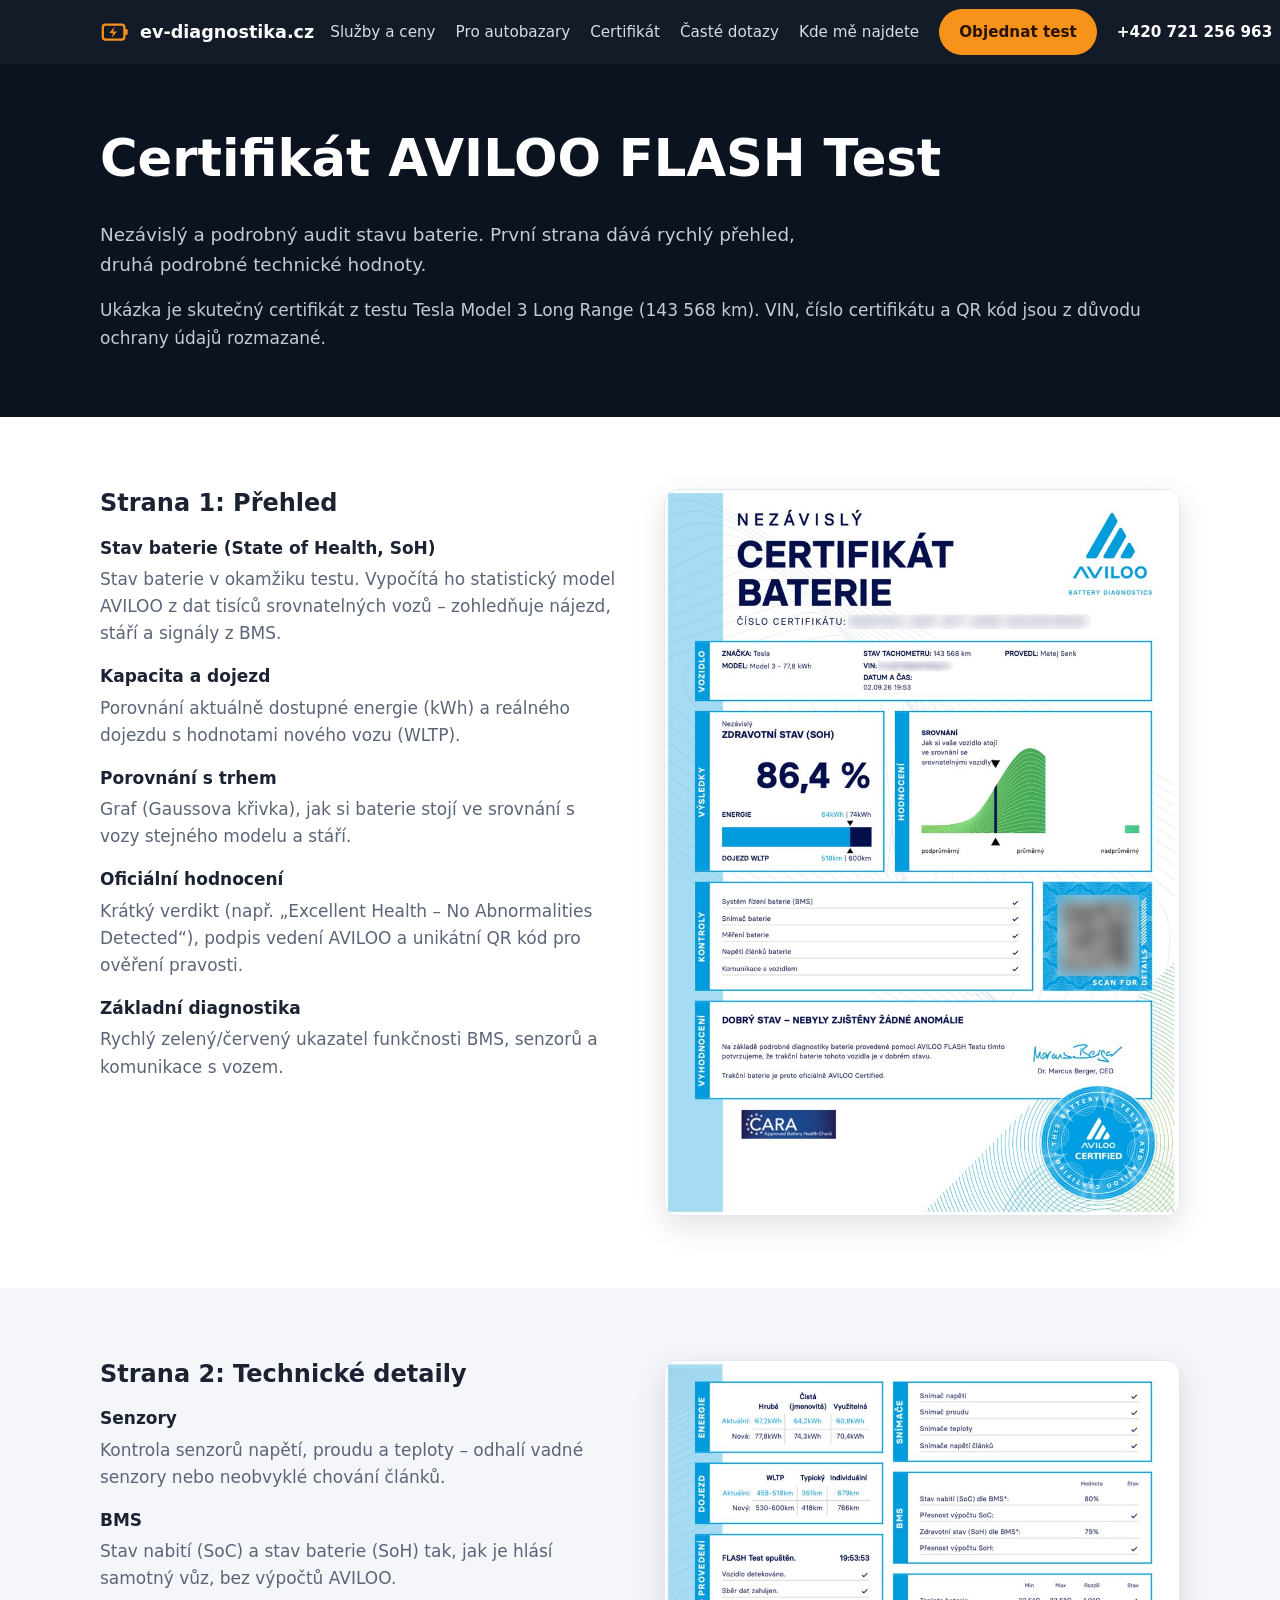
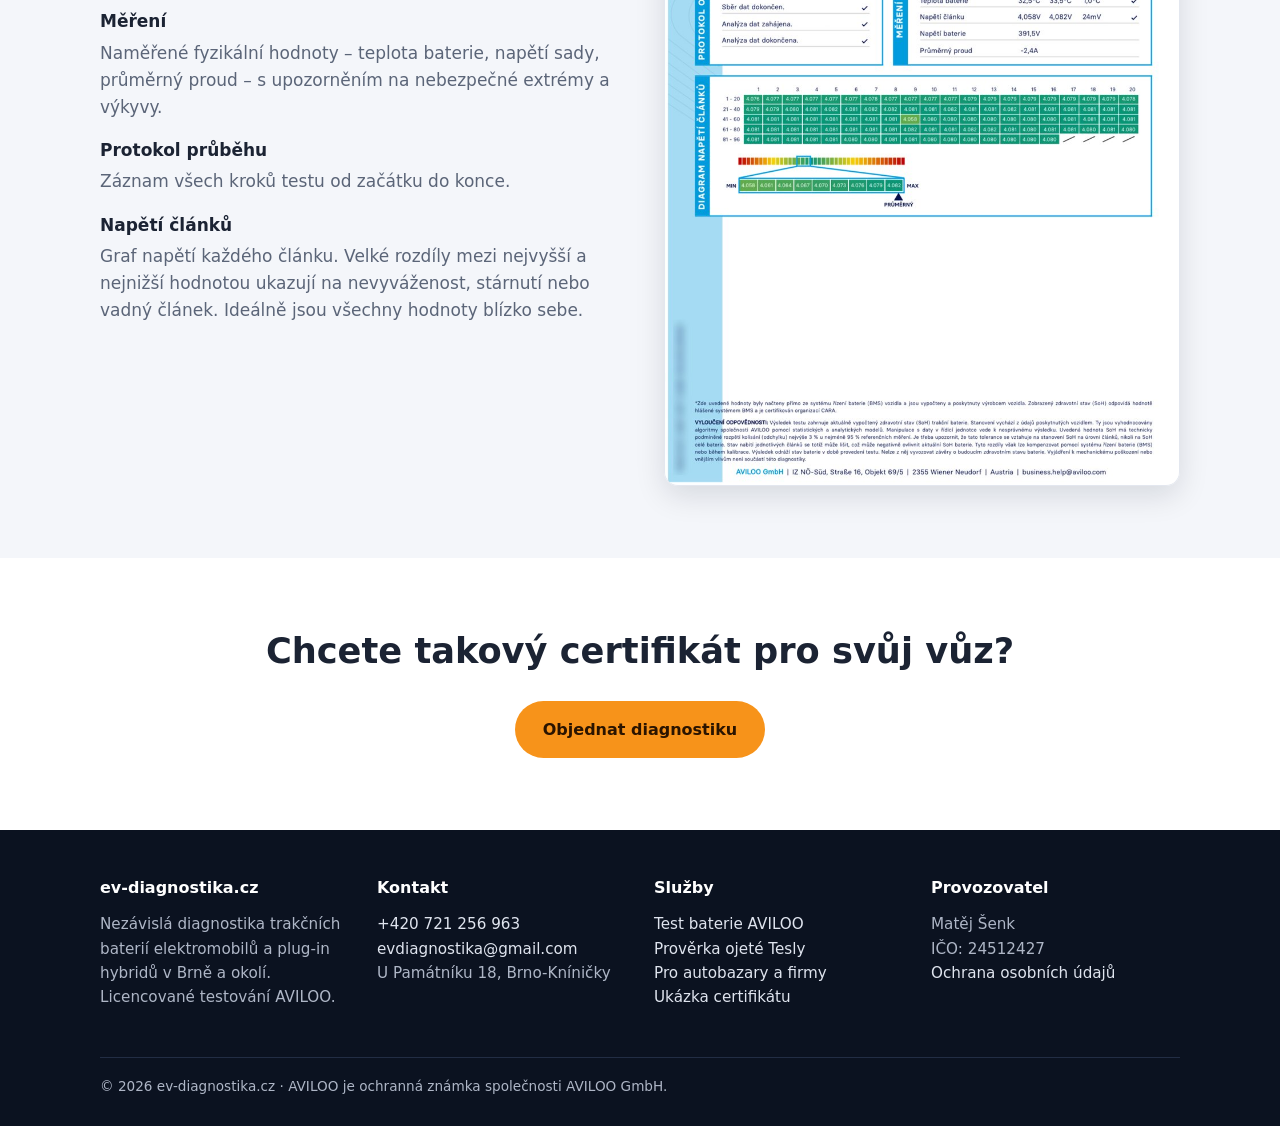
==== certifikat/index.html @ e0ecf40c "Menu: odkaz „Kde mě najdete“ na kartu s mapou, menu na PC bez zalamování Co-Authored-By: Claude Opus" ====
<!DOCTYPE html>
<html lang="cs">
<head>
<meta charset="utf-8">
<meta name="viewport" content="width=device-width, initial-scale=1">
<title>Ukázka certifikátu AVILOO FLASH Test | ev-diagnostika.cz</title>
<meta name="description" content="Co obsahuje certifikát AVILOO FLASH Test: stav baterie (SoH), kapacita a reálný dojezd, porovnání s trhem, kontrola senzorů, BMS a napětí článků.">
<link rel="canonical" href="https://ev-diagnostika.cz/certifikat/">
<link rel="icon" href="../favicon.svg" type="image/svg+xml">
<link rel="stylesheet" href="../css/style.css?v=8d5b5cfb">
</head>
<body>
<header class="site-header">
  <div class="wrap">
    <a href="../" class="logo" aria-label="ev-diagnostika.cz – úvod">
      <svg viewBox="0 0 32 32" aria-hidden="true"><rect x="3" y="8" width="23" height="16" rx="3" fill="none" stroke="#f7931a" stroke-width="2.4"/><rect x="26" y="13" width="3.5" height="6" rx="1" fill="#f7931a"/><path d="M15.5 10.5 10 17h4l-1.5 5 5.5-6.5h-4z" fill="#f7931a"/></svg>
      ev-diagnostika.cz
    </a>
    <button class="nav-toggle" aria-label="Menu" aria-expanded="false">☰</button>
    <nav class="nav" aria-label="Hlavní navigace">
      <a href="../#sluzby">Služby a ceny</a>
      <a href="../#prodejci">Pro autobazary</a>
      <a href="../certifikat/">Certifikát</a>
      <a href="../#faq">Časté dotazy</a>
      <a href="../#mapa">Kde mě najdete</a>
      <a href="../#objednavka" class="btn btn-primary btn-sm">Objednat test</a>
      <a href="tel:+420721256963" class="phone">+420 721 256 963</a>
    </nav>
  </div>
</header>

<main>
<section class="page-hero">
  <div class="wrap">
    <h1>Certifikát AVILOO FLASH Test</h1>
    <p class="lead" style="color:#c3cad8">Nezávislý a podrobný audit stavu baterie. První strana dává rychlý přehled, druhá podrobné technické hodnoty.</p>
    <p style="color:#c3cad8;margin-top:10px">Ukázka je skutečný certifikát z testu Tesla Model 3 Long Range (143 568 km). VIN, číslo certifikátu a QR kód jsou z důvodu ochrany údajů rozmazané.</p>
  </div>
</section>

<section>
  <div class="wrap grid grid-2" style="gap:48px;align-items:start">
    <div class="prose">
      <h2 style="margin-top:0">Strana 1: Přehled</h2>
      <dl class="dl">
        <dt>Stav baterie (State of Health, SoH)</dt>
        <dd>Stav baterie v okamžiku testu. Vypočítá ho statistický model AVILOO z dat tisíců srovnatelných vozů – zohledňuje nájezd, stáří a signály z BMS.</dd>
        <dt>Kapacita a dojezd</dt>
        <dd>Porovnání aktuálně dostupné energie (kWh) a reálného dojezdu s hodnotami nového vozu (WLTP).</dd>
        <dt>Porovnání s trhem</dt>
        <dd>Graf (Gaussova křivka), jak si baterie stojí ve srovnání s vozy stejného modelu a stáří.</dd>
        <dt>Oficiální hodnocení</dt>
        <dd>Krátký verdikt (např. „Excellent Health – No Abnormalities Detected“), podpis vedení AVILOO a unikátní QR kód pro ověření pravosti.</dd>
        <dt>Základní diagnostika</dt>
        <dd>Rychlý zelený/červený ukazatel funkčnosti BMS, senzorů a komunikace s vozem.</dd>
      </dl>
    </div>
    <img class="cert-img" src="../img/certifikat-1.jpg" alt="Ukázka první strany certifikátu AVILOO – stav baterie, dojezd a porovnání s trhem" width="900" height="1269" loading="lazy">
  </div>
</section>

<section class="section-light">
  <div class="wrap grid grid-2" style="gap:48px;align-items:start">
    <div class="prose">
      <h2 style="margin-top:0">Strana 2: Technické detaily</h2>
      <dl class="dl">
        <dt>Senzory</dt>
        <dd>Kontrola senzorů napětí, proudu a teploty – odhalí vadné senzory nebo neobvyklé chování článků.</dd>
        <dt>BMS</dt>
        <dd>Stav nabití (SoC) a stav baterie (SoH) tak, jak je hlásí samotný vůz, bez výpočtů AVILOO.</dd>
        <dt>Měření</dt>
        <dd>Naměřené fyzikální hodnoty – teplota baterie, napětí sady, průměrný proud – s upozorněním na nebezpečné extrémy a výkyvy.</dd>
        <dt>Protokol průběhu</dt>
        <dd>Záznam všech kroků testu od začátku do konce.</dd>
        <dt>Napětí článků</dt>
        <dd>Graf napětí každého článku. Velké rozdíly mezi nejvyšší a nejnižší hodnotou ukazují na nevyváženost, stárnutí nebo vadný článek. Ideálně jsou všechny hodnoty blízko sebe.</dd>
      </dl>
    </div>
    <img class="cert-img" src="../img/certifikat-2.jpg" alt="Ukázka druhé strany certifikátu AVILOO – senzory, BMS, měření a napětí článků" width="900" height="1269" loading="lazy">
  </div>
</section>

<section class="center">
  <div class="wrap">
    <h2>Chcete takový certifikát pro svůj vůz?</h2>
    <div class="btns" style="justify-content:center">
      <a href="../#objednavka" class="btn btn-primary">Objednat diagnostiku</a>
    </div>
  </div>
</section>
</main>
<footer class="site-footer">
  <div class="wrap">
    <div class="footer-grid">
      <div>
        <h3>ev-diagnostika.cz</h3>
        <p>Nezávislá diagnostika trakčních baterií elektromobilů a plug-in hybridů v Brně a okolí. Licencované testování AVILOO.</p>
      </div>
      <div>
        <h3>Kontakt</h3>
        <p><a href="tel:+420721256963">+420 721 256 963</a><br><a href="mailto:evdiagnostika@gmail.com">evdiagnostika@gmail.com</a><br>U Památníku 18, Brno-Kníničky</p>
      </div>
      <div>
        <h3>Služby</h3>
        <p><a href="../#sluzby">Test baterie AVILOO</a><br><a href="../#sluzby">Prověrka ojeté Tesly</a><br><a href="../#prodejci">Pro autobazary a firmy</a><br><a href="../certifikat/">Ukázka certifikátu</a></p>
      </div>
      <div>
        <h3>Provozovatel</h3>
        <p>Matěj Šenk<br>IČO: 24512427<br><a href="../ochrana-osobnich-udaju/">Ochrana osobních údajů</a></p>
      </div>
    </div>
    <div class="footer-bottom">© <span id="year">2026</span> ev-diagnostika.cz · AVILOO je ochranná známka společnosti AVILOO GmbH.</div>
  </div>
</footer>
<a href="tel:+420721256963" class="call-fab" aria-label="Zavolat">📞 Zavolat</a>
<script src="../js/main.js?v=6ba57c7b" defer></script>

</body>
</html>
---- css/style.css ----
:root{
  --bg:#0b1220;
  --bg2:#111a2e;
  --card:#ffffff;
  --text:#1b2333;
  --muted:#5b6578;
  --light:#f4f6fa;
  --accent:#f7931a;
  --accent-dark:#b45309;
  --line:#e3e7ef;
  --radius:14px;
  --max:1120px;
}
*{box-sizing:border-box}
html{scroll-behavior:smooth}
body{margin:0;font-family:system-ui,-apple-system,"Segoe UI",Roboto,"Helvetica Neue",Arial,sans-serif;color:var(--text);line-height:1.6;background:#fff;font-size:17px}
img{max-width:100%;height:auto;display:block}
a{color:var(--accent-dark)}
.wrap{max-width:var(--max);margin:0 auto;padding:0 20px}
h1,h2,h3{line-height:1.2;margin:0 0 .6em}
h1{font-size:clamp(2rem,4.5vw,3.2rem)}
h2{font-size:clamp(1.6rem,3vw,2.2rem)}
h3{font-size:1.2rem}
section{padding:72px 0}
.section-light{background:var(--light)}
.lead{font-size:1.15rem;color:var(--muted);max-width:720px}
.center{text-align:center}
.center .lead,.lead.center{margin-left:auto;margin-right:auto}

/* header */
.site-header{position:sticky;top:0;z-index:50;background:rgba(11,18,32,.96);backdrop-filter:blur(6px);color:#fff}
.site-header .wrap{display:flex;align-items:center;justify-content:space-between;gap:16px;min-height:64px}
.logo{display:flex;align-items:center;gap:10px;color:#fff;text-decoration:none;font-weight:700;font-size:1.1rem}
.logo svg{width:30px;height:30px}
.nav{display:flex;align-items:center;gap:20px}
.logo,.nav a{white-space:nowrap}
@media (min-width:1081px) and (max-width:1220px){.nav .phone{display:none}}
.nav a{color:#d6dbe6;text-decoration:none;font-size:.95rem}
.nav a:hover{color:#fff}
.nav .phone{color:#fff;font-weight:600;white-space:nowrap}
.nav-toggle{display:none;background:none;border:0;color:#fff;font-size:1.6rem;cursor:pointer}
@media (max-width:1080px){
  .nav{display:none;position:absolute;top:64px;left:0;right:0;flex-direction:column;align-items:flex-start;background:var(--bg);padding:16px 20px 22px;gap:14px}
  .nav.open{display:flex}
  .nav-toggle{display:block}
}

/* buttons */
.btn{display:inline-block;padding:14px 26px;border-radius:999px;font-weight:600;text-decoration:none;border:2px solid transparent;cursor:pointer;font-size:1rem;transition:.15s}
.btn-primary{background:var(--accent);color:#2a1400}
.btn-primary:hover{background:#ffa940}
.btn-ghost{border-color:rgba(255,255,255,.35);color:#fff}
.btn-ghost:hover{border-color:#fff}
.btns{display:flex;flex-wrap:wrap;gap:12px;margin-top:28px}

/* hero */
.hero{background:radial-gradient(circle at 80% 20%,#16324a 0,var(--bg) 55%);color:#fff;padding:96px 0 88px}
.hero .badge{display:inline-block;background:rgba(247,147,26,.15);color:#ffc078;border:1px solid rgba(247,147,26,.4);padding:6px 14px;border-radius:999px;font-size:.88rem;margin-bottom:18px}
.hero p{color:#c3cad8;font-size:1.2rem;max-width:640px}
.hero-facts{display:flex;flex-wrap:wrap;gap:28px;margin-top:44px;color:#c3cad8;font-size:.95rem}
.hero-facts strong{display:block;color:#fff;font-size:1.4rem}

/* grids/cards */
.grid{display:grid;gap:22px}
.grid-3{grid-template-columns:repeat(auto-fit,minmax(260px,1fr))}
.grid-2{grid-template-columns:repeat(auto-fit,minmax(300px,1fr))}
.card{background:var(--card);border:1px solid var(--line);border-radius:var(--radius);padding:28px}
.step-num{width:42px;height:42px;border-radius:50%;background:var(--accent);color:#2a1400;font-weight:700;display:flex;align-items:center;justify-content:center;margin-bottom:14px}
.card p{color:var(--muted);margin:0}

/* pricing */
.price-card{display:flex;flex-direction:column}
.price-card.featured{border:2px solid var(--accent)}
.price-card .tag{font-size:.8rem;font-weight:700;text-transform:uppercase;letter-spacing:.05em;color:var(--accent-dark)}
.price{font-size:2.4rem;font-weight:800;margin:10px 0 2px}
.price small{font-size:1rem;font-weight:500;color:var(--muted)}
.price-card ul{padding:0;margin:18px 0 24px;list-style:none;flex:1}
.price-card li{padding:6px 0 6px 28px;position:relative;color:var(--text)}
.price-card li::before{content:"✓";position:absolute;left:0;color:var(--accent-dark);font-weight:700}
.note{font-size:.95rem;color:var(--muted);margin-top:22px}

/* audience */
.audience .icon{font-size:2rem;margin-bottom:8px}

/* cert teaser */
.cert-list{padding-left:20px;color:var(--muted)}
.cert-list li{margin-bottom:8px}
.cert-img{border-radius:var(--radius);border:1px solid var(--line);box-shadow:0 10px 30px rgba(11,18,32,.12)}

/* faq */
.faq details{background:#fff;border:1px solid var(--line);border-radius:10px;padding:18px 22px;margin-bottom:12px}
.faq summary{font-weight:600;cursor:pointer;list-style:none;position:relative;padding-right:28px}
.faq summary::-webkit-details-marker{display:none}
.faq summary::after{content:"+";position:absolute;right:0;top:-2px;font-size:1.4rem;color:var(--accent-dark)}
.faq details[open] summary::after{content:"–"}
.faq details p{color:var(--muted);margin:12px 0 0}
@media(min-width:900px){.faq-grid{display:grid;grid-template-columns:1fr 1fr;gap:14px;align-items:start}.faq-col details:last-child{margin-bottom:0}}

/* form */
.contact-grid{display:grid;grid-template-columns:1fr 1.3fr;gap:40px;align-items:start}
@media (max-width:860px){.contact-grid{grid-template-columns:1fr}}
.contact-info ul{list-style:none;padding:0;margin:20px 0}
.contact-info li{padding:8px 0 8px 30px;position:relative}
.contact-info li::before{content:"✓";position:absolute;left:0;color:var(--accent-dark);font-weight:700}
.contact-direct a{font-weight:600;font-size:1.1rem;text-decoration:none}
form .row{display:grid;grid-template-columns:1fr 1fr;gap:16px}
@media (max-width:560px){form .row{grid-template-columns:1fr}}
label{display:block;font-weight:600;font-size:.92rem;margin-bottom:6px}
input,select,textarea{width:100%;padding:12px 14px;border:1px solid #cfd5e1;border-radius:8px;font:inherit;font-size:1rem;background:#fff;color:var(--text)}
input:focus,select:focus,textarea:focus{outline:2px solid var(--accent);border-color:var(--accent)}
.field{margin-bottom:16px}
.consent{font-size:.88rem;color:var(--muted)}
.form-msg{margin-top:14px;font-weight:600}
.form-msg.ok{color:var(--accent-dark)}
.form-msg.err{color:#c0392b}
.hidden{display:none}

/* footer */
.site-footer{background:var(--bg);color:#aeb6c6;padding:48px 0 28px;font-size:.95rem}
.site-footer a{color:#dfe4ee;text-decoration:none}
.footer-grid{display:grid;grid-template-columns:repeat(auto-fit,minmax(200px,1fr));gap:28px}
.site-footer h3{color:#fff;font-size:1rem}
.footer-bottom{border-top:1px solid #222d44;margin-top:32px;padding-top:18px;font-size:.85rem}

/* subpage */
.page-hero{background:var(--bg);color:#fff;padding:64px 0 48px}
.page-hero p{color:#c3cad8}
.prose{max-width:780px}
.prose h2{margin-top:1.6em;font-size:1.5rem}
.prose li{margin-bottom:8px}
.dl dt{font-weight:700;margin-top:16px}
.dl dd{margin:4px 0 0;color:var(--muted)}

/* v2 additions */
.btn-sm{padding:9px 18px;font-size:.92rem}
.nav .btn-primary{color:#2a1400}
.btn-outline{border-color:var(--accent);color:var(--accent-dark);background:#fff}
.btn-outline:hover{background:var(--accent);color:#2a1400}
.trust-strip{background:#fff;border-bottom:1px solid var(--line);padding:28px 0}
.trust-grid{display:grid;grid-template-columns:repeat(auto-fit,minmax(220px,1fr));gap:20px}
.trust-grid strong{display:block;font-size:1rem}
.trust-grid span{color:var(--muted);font-size:.92rem}
.trust-grid div{padding-left:30px;position:relative}
.trust-grid div::before{content:"✓";position:absolute;left:0;top:0;color:var(--accent-dark);font-weight:800;font-size:1.1rem}
.pricing{align-items:stretch}
.price-card{position:relative}
.price-card .btn{text-align:center}
.badge-top{position:absolute;top:-13px;left:50%;transform:translateX(-50%);background:var(--accent);color:#2a1400;font-size:.78rem;font-weight:700;padding:4px 12px;border-radius:999px;white-space:nowrap}
.b2b{background:var(--bg2);color:#fff}
.b2b p{color:#c3cad8}
.b2b .card{background:#16213a;border-color:#26334f}
.b2b .card p{color:#c3cad8}
.b2b .card h3{color:#fff}
.b2b a{color:#ffc078}
.b2b .btn-primary{color:#2a1400}
.check-list{list-style:none;padding:0;margin:20px 0 28px}
.check-list li{padding:6px 0 6px 28px;position:relative;color:#dfe4ee}
.check-list li::before{content:"✓";position:absolute;left:0;color:var(--accent);font-weight:700}
.call-fab{display:none}
@media (max-width:820px){
  .call-fab{display:block;position:fixed;right:16px;bottom:16px;z-index:60;background:var(--accent);color:#2a1400;font-weight:700;text-decoration:none;padding:13px 20px;border-radius:999px;box-shadow:0 6px 20px rgba(0,0,0,.25)}
  .nav .btn-sm{align-self:stretch;text-align:center}
}

.g-reviews{display:flex;flex-wrap:wrap;justify-content:center;align-items:center;gap:6px 12px;margin-top:22px;padding-top:20px;border-top:1px solid var(--line);color:var(--text);text-decoration:none;text-align:center}
.g-reviews .g-stars{color:#f5b301;font-size:1.2rem;letter-spacing:2px}
.g-reviews strong{font-size:1.05rem}
.g-reviews .g-more{color:var(--muted);font-size:.92rem}
.g-reviews:hover .g-more{color:var(--accent-dark)}
.g-quotes{position:relative;margin-top:18px;overflow-x:auto}
.g-quotes::before,.g-quotes::after{content:"";position:absolute;top:0;bottom:0;width:40px;z-index:1;pointer-events:none}
.g-quotes::before{left:0;background:linear-gradient(90deg,#fff,rgba(255,255,255,0))}
.g-quotes::after{right:0;background:linear-gradient(270deg,#fff,rgba(255,255,255,0))}
.g-quotes.is-moving{overflow:hidden}
.g-track{display:flex;width:max-content;align-items:stretch;will-change:transform;backface-visibility:hidden;-webkit-backface-visibility:hidden}
.g-quotes.is-moving .g-track{animation:g-scroll var(--g-dur,40s) linear infinite}
.g-quotes.is-moving:hover .g-track{animation-play-state:paused}
@keyframes g-scroll{from{transform:translate3d(0,0,0)}to{transform:translate3d(-50%,0,0)}}
.g-quotes blockquote{flex:0 0 340px;margin:0 16px 0 0;padding:16px 18px;background:var(--light);border:1px solid var(--line);border-radius:var(--radius);display:flex;flex-direction:column;justify-content:space-between;gap:10px}
.g-quotes p{margin:0;font-size:.95rem;line-height:1.55}
.g-quotes footer{font-size:.85rem;color:var(--muted)}
.g-quotes .g-stars{color:#f5b301;letter-spacing:1px;margin-right:6px}
@media (max-width:500px){.g-quotes blockquote{flex-basis:280px}}

.hero-grid{display:grid;grid-template-columns:1.1fr .9fr;gap:48px;align-items:center}
.hero-photo{margin:0}
.hero-photo img{border-radius:var(--radius);box-shadow:0 20px 50px rgba(0,0,0,.45)}
.hero-photo figcaption{color:#9aa4b8;font-size:.88rem;margin-top:10px}
@media (max-width:900px){.hero-grid{grid-template-columns:1fr}.hero{padding-top:64px}}
.example{background:#fff;border-left:4px solid var(--accent);padding:12px 16px;border-radius:6px;color:var(--text)}

/* hero s fotkou na pozadí */
.hero-bg{position:relative;background:
  linear-gradient(90deg,rgba(11,18,32,.97) 0%,rgba(11,18,32,.9) 38%,rgba(11,18,32,.45) 70%,rgba(11,18,32,.2) 100%),
  url(../img/test-v-aute.jpg) right center/cover no-repeat,var(--bg);padding:120px 0 110px}
.hero-bg .hero-grid{grid-template-columns:minmax(0,640px)}
.hero-bg h1{text-shadow:0 2px 18px rgba(0,0,0,.5)}
@media (max-width:900px){.hero-bg{background:
  linear-gradient(180deg,rgba(11,18,32,.82) 0%,rgba(11,18,32,.9) 60%,rgba(11,18,32,.97) 100%),
  url(../img/test-v-aute.jpg) 70% center/cover no-repeat,var(--bg);padding:72px 0 64px}}

/* bitcoin */
.btc-word{white-space:nowrap}
.btc-b{display:inline-block;width:1.05em;height:1.05em;vertical-align:-.18em}
/* mapa */
.map-card{margin-top:24px;background:#fff;border:1px solid var(--line);border-radius:var(--radius);padding:18px}
.map-card h3{margin:0 0 6px;font-size:1.05rem}
.map-card p{margin:0 0 12px}
.map-card .muted{color:var(--muted);font-size:.9rem}
.map-frame{position:relative;height:220px;border-radius:10px;overflow:hidden;background:#e9eef5 url("data:image/svg+xml,%3Csvg xmlns='http://www.w3.org/2000/svg' width='40' height='40'%3E%3Cpath d='M0 20h40M20 0v40' stroke='%23d5dde8' stroke-width='2'/%3E%3C/svg%3E")}
.map-frame iframe{width:100%;height:100%;border:0;display:block}
.map-load{position:absolute;inset:0;margin:auto;width:max-content;height:max-content;padding:10px 18px;border-radius:999px;border:0;background:var(--accent-dark);color:#fff;font-weight:600;font-size:.95rem;cursor:pointer}
.map-links{display:flex;gap:10px;margin-top:12px;flex-wrap:wrap}
.btn-sm{padding:9px 18px;font-size:.92rem}
/* poděkování po odeslání */
.thanks{border:0;border-radius:var(--radius);padding:32px 28px 26px;max-width:440px;width:calc(100% - 32px);text-align:center;box-shadow:0 30px 80px rgba(11,18,32,.35)}
.thanks::backdrop{background:rgba(11,18,32,.6)}
.thanks h2{font-size:1.4rem;margin:8px 0 10px}
.thanks p{color:var(--muted);margin:0 0 12px}
.thanks-summary{background:var(--light);border-radius:10px;padding:10px 14px;color:var(--text,#0b1220)!important;font-weight:600}
.thanks-summary:empty{display:none}
.thanks-icon{width:56px;height:56px;margin:0 auto;border-radius:50%;background:var(--accent);color:#2a1400;font-size:1.8rem;font-weight:800;display:flex;align-items:center;justify-content:center}
.thanks-links{display:flex;gap:10px;justify-content:center;flex-wrap:wrap;margin:16px 0 18px}
.thanks-close{width:100%}
.nav .lang-switch{font-weight:700;border:1px solid #3a4560;border-radius:6px;padding:2px 8px;font-size:.85rem}
#mapa{scroll-margin-top:90px}
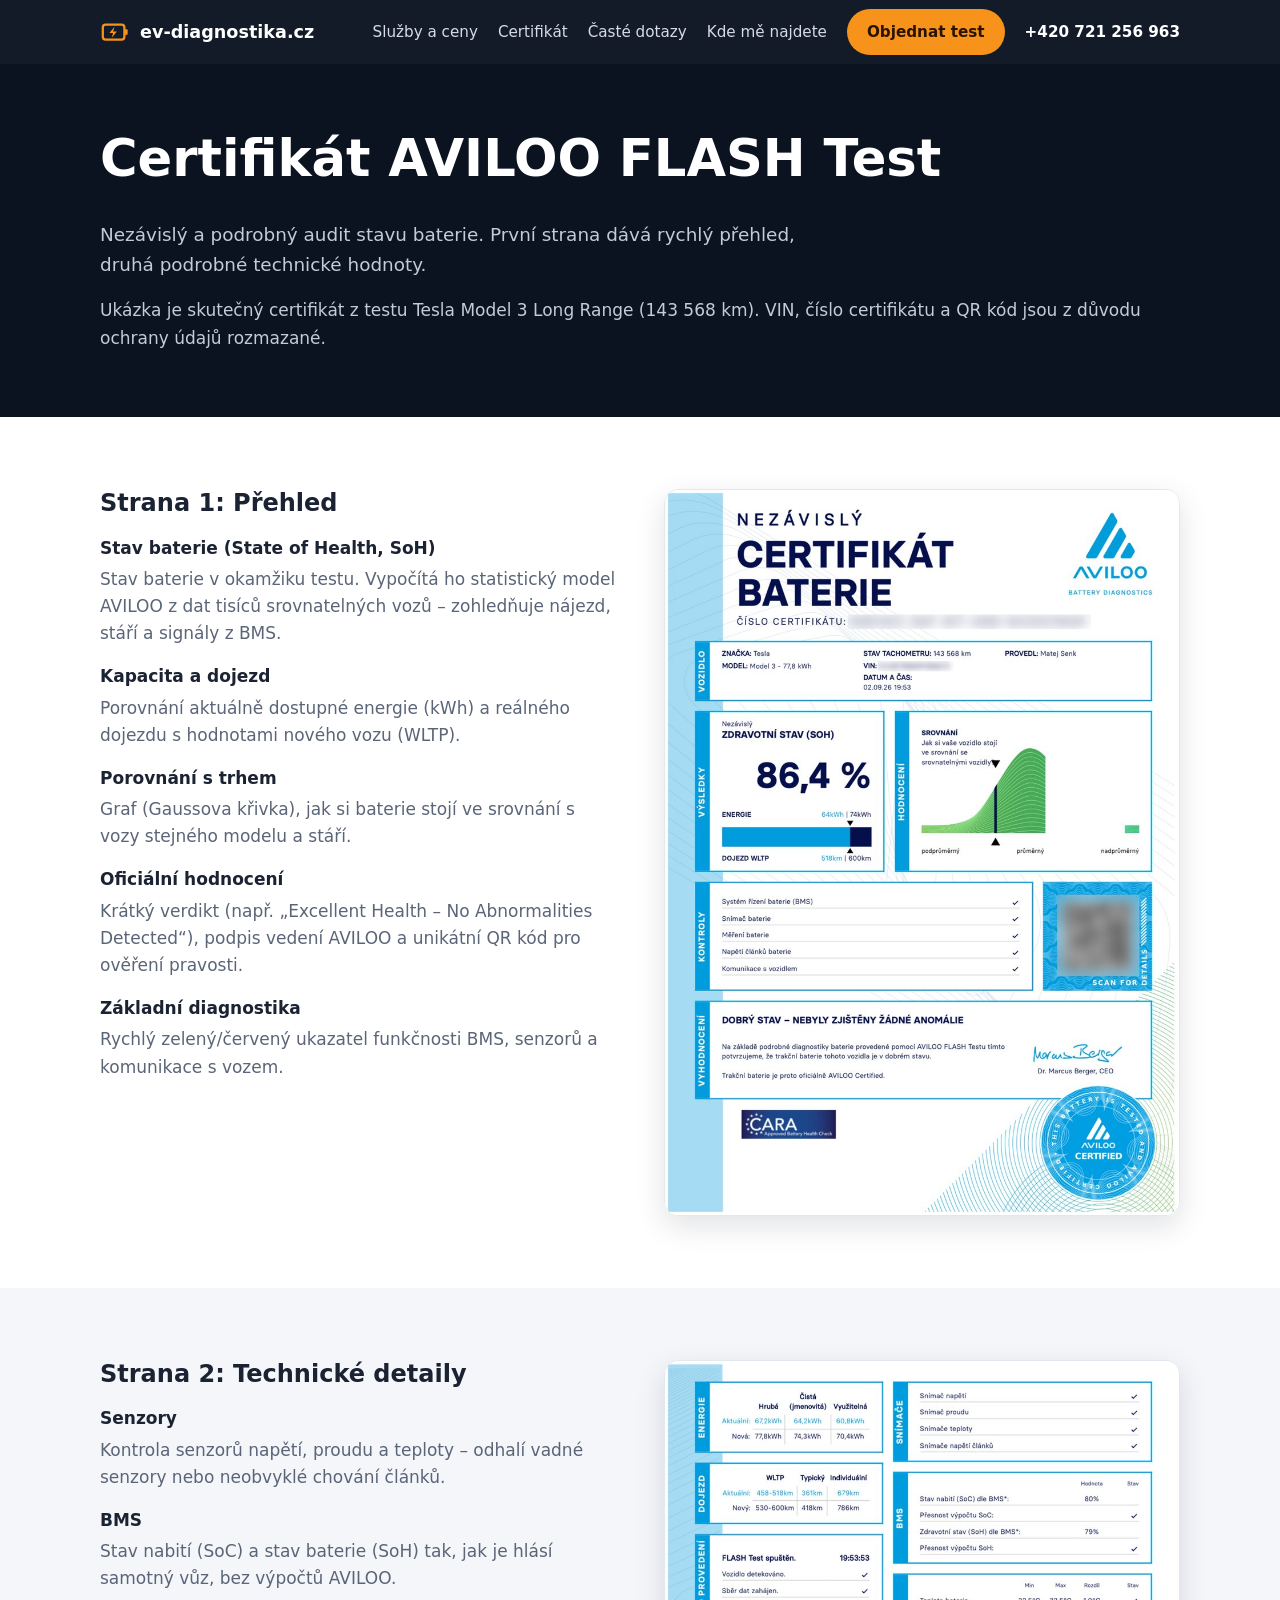
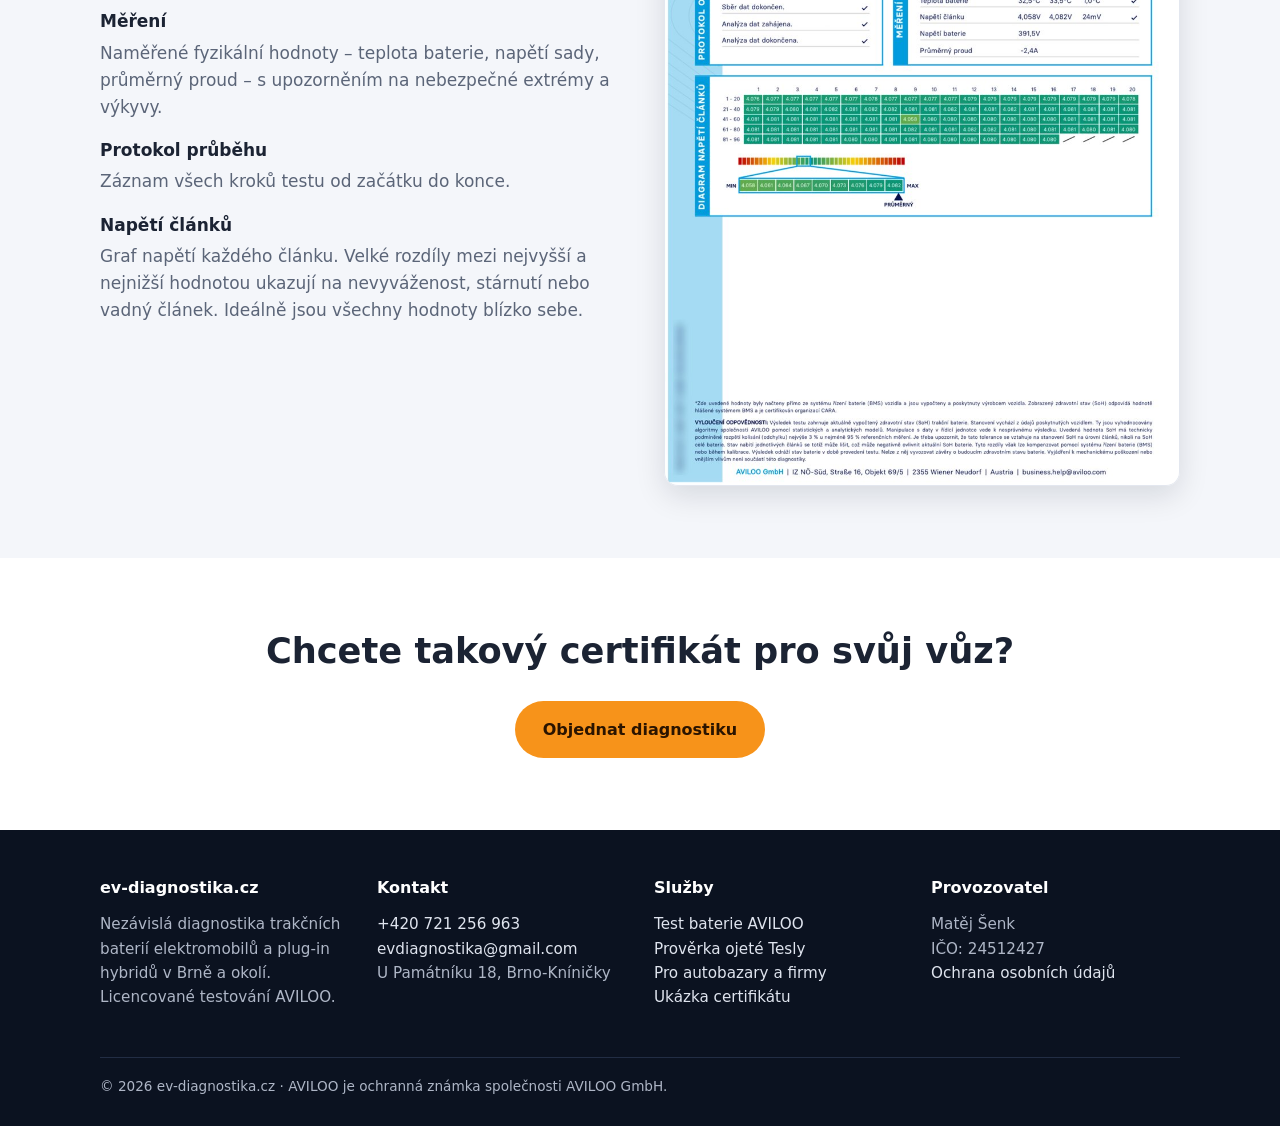
==== commit 7ffa4588: "Favicon bez tmavého čtverečku + PNG a apple-touch ikona (verze v2), odebrán odkaz Pro autobazary z m" ====
--- a/certifikat/index.html
+++ b/certifikat/index.html
@@ -6,7 +6,9 @@
 <title>Ukázka certifikátu AVILOO FLASH Test | ev-diagnostika.cz</title>
 <meta name="description" content="Co obsahuje certifikát AVILOO FLASH Test: stav baterie (SoH), kapacita a reálný dojezd, porovnání s trhem, kontrola senzorů, BMS a napětí článků.">
 <link rel="canonical" href="https://ev-diagnostika.cz/certifikat/">
-<link rel="icon" href="../favicon.svg" type="image/svg+xml">
+<link rel="icon" href="../favicon.svg?v=2" type="image/svg+xml">
+<link rel="icon" href="../favicon-32.png?v=2" sizes="32x32" type="image/png">
+<link rel="apple-touch-icon" href="../apple-touch-icon.png?v=2">
 <link rel="stylesheet" href="../css/style.css?v=8d5b5cfb">
 </head>
 <body>
@@ -19,7 +21,6 @@
     <button class="nav-toggle" aria-label="Menu" aria-expanded="false">☰</button>
     <nav class="nav" aria-label="Hlavní navigace">
       <a href="../#sluzby">Služby a ceny</a>
-      <a href="../#prodejci">Pro autobazary</a>
       <a href="../certifikat/">Certifikát</a>
       <a href="../#faq">Časté dotazy</a>
       <a href="../#mapa">Kde mě najdete</a>
